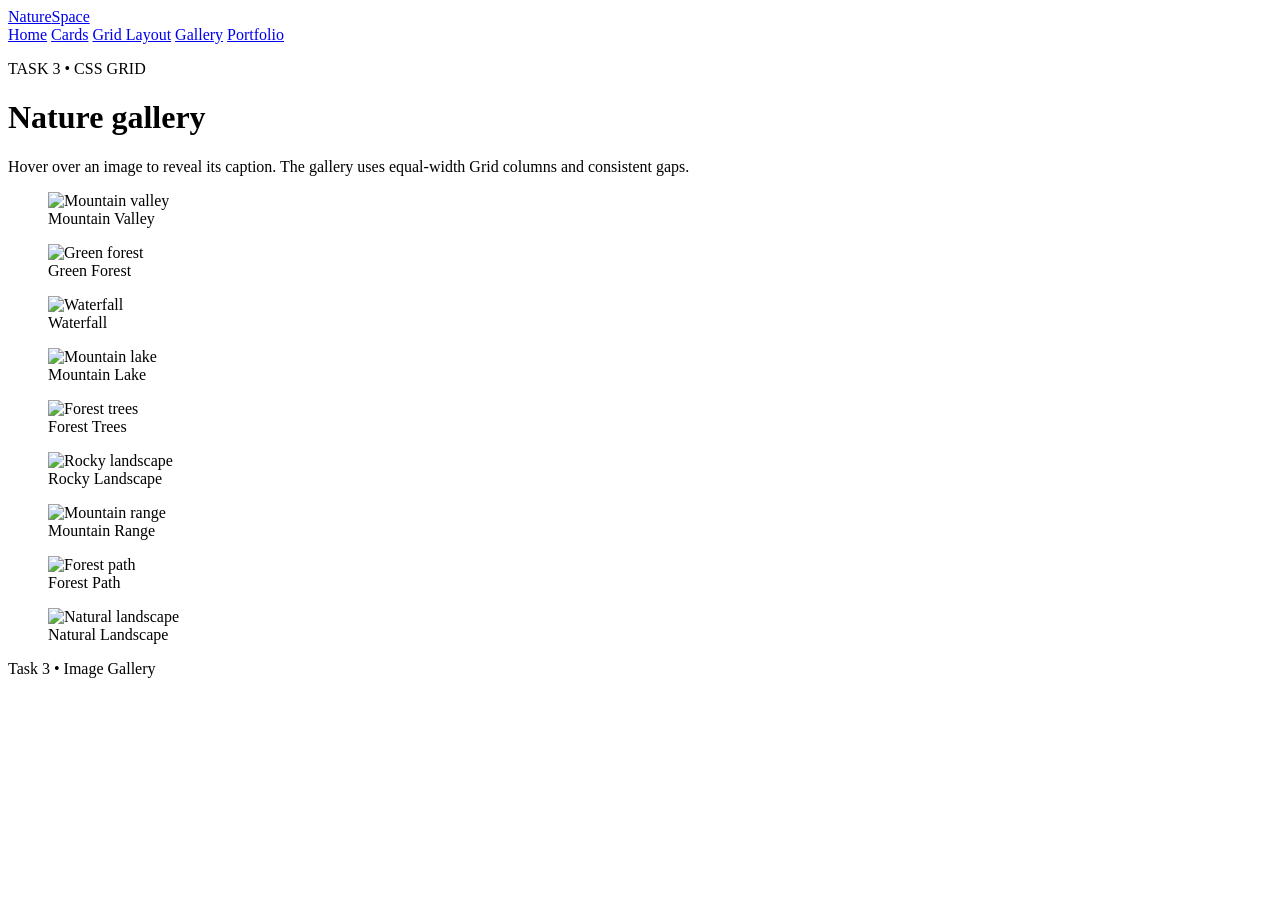
==== gallery.html @ 37358ea6 "Add Assignment #2 file: gallery.html" ====
<!DOCTYPE html>
<html lang="en">
<head>
  <meta charset="UTF-8">
  <meta name="viewport" content="width=device-width, initial-scale=1.0">
  <title>Nature | Task 3</title>
  <link rel="stylesheet" href="css/style.css">
</head>
<body>
  <header class="site-header">
    <a class="logo" href="index.html">Nature<span>Space</span></a>
    <nav class="navbar">
      <a href="index.html">Home</a>
      <a href="cards.html">Cards</a>
      <a href="grid-layout.html">Grid Layout</a>
      <a class="active" href="gallery.html">Gallery</a>
      <a href="portfolio.html">Portfolio</a>
    </nav>
  </header>

  <main class="page">
    <div class="page-heading">
      <p class="eyebrow">TASK 3 • CSS GRID</p>
      <h1>Nature gallery</h1>
      <p>Hover over an image to reveal its caption. The gallery uses equal-width Grid columns and consistent gaps.</p>
    </div>

    <section class="gallery">
      <figure><img src="https://images.unsplash.com/photo-1500530855697-b586d89ba3ee?auto=format&fit=crop&w=900&q=85" alt="Mountain valley"><figcaption>Mountain Valley</figcaption></figure>
      <figure><img src="https://images.unsplash.com/photo-1448375240586-882707db888b?auto=format&fit=crop&w=900&q=85" alt="Green forest"><figcaption>Green Forest</figcaption></figure>
      <figure><img src="https://images.unsplash.com/photo-1433086966358-54859d0ed716?auto=format&fit=crop&w=900&q=85" alt="Waterfall"><figcaption>Waterfall</figcaption></figure>
      <figure><img src="https://images.unsplash.com/photo-1469474968028-56623f02e42e?auto=format&fit=crop&w=900&q=85" alt="Mountain lake"><figcaption>Mountain Lake</figcaption></figure>
      <figure><img src="https://images.unsplash.com/photo-1511497584788-876760111969?auto=format&fit=crop&w=900&q=85" alt="Forest trees"><figcaption>Forest Trees</figcaption></figure>
      <figure><img src="https://images.unsplash.com/photo-1500534314209-a25ddb2bd429?auto=format&fit=crop&w=900&q=85" alt="Rocky landscape"><figcaption>Rocky Landscape</figcaption></figure>
      <figure><img src="https://images.unsplash.com/photo-1501785888041-af3ef285b470?auto=format&fit=crop&w=900&q=85" alt="Mountain range"><figcaption>Mountain Range</figcaption></figure>
      <figure><img src="https://images.unsplash.com/photo-1473445361085-b9a07f55608b?auto=format&fit=crop&w=900&q=85" alt="Forest path"><figcaption>Forest Path</figcaption></figure>
      <figure><img src="https://images.unsplash.com/photo-1500534314209-a25ddb2bd429?auto=format&fit=crop&w=900&q=85" alt="Natural landscape"><figcaption>Natural Landscape</figcaption></figure>
    </section>
  </main>

  <footer class="footer"><p>Task 3 • Image Gallery</p></footer>
</body>
</html>
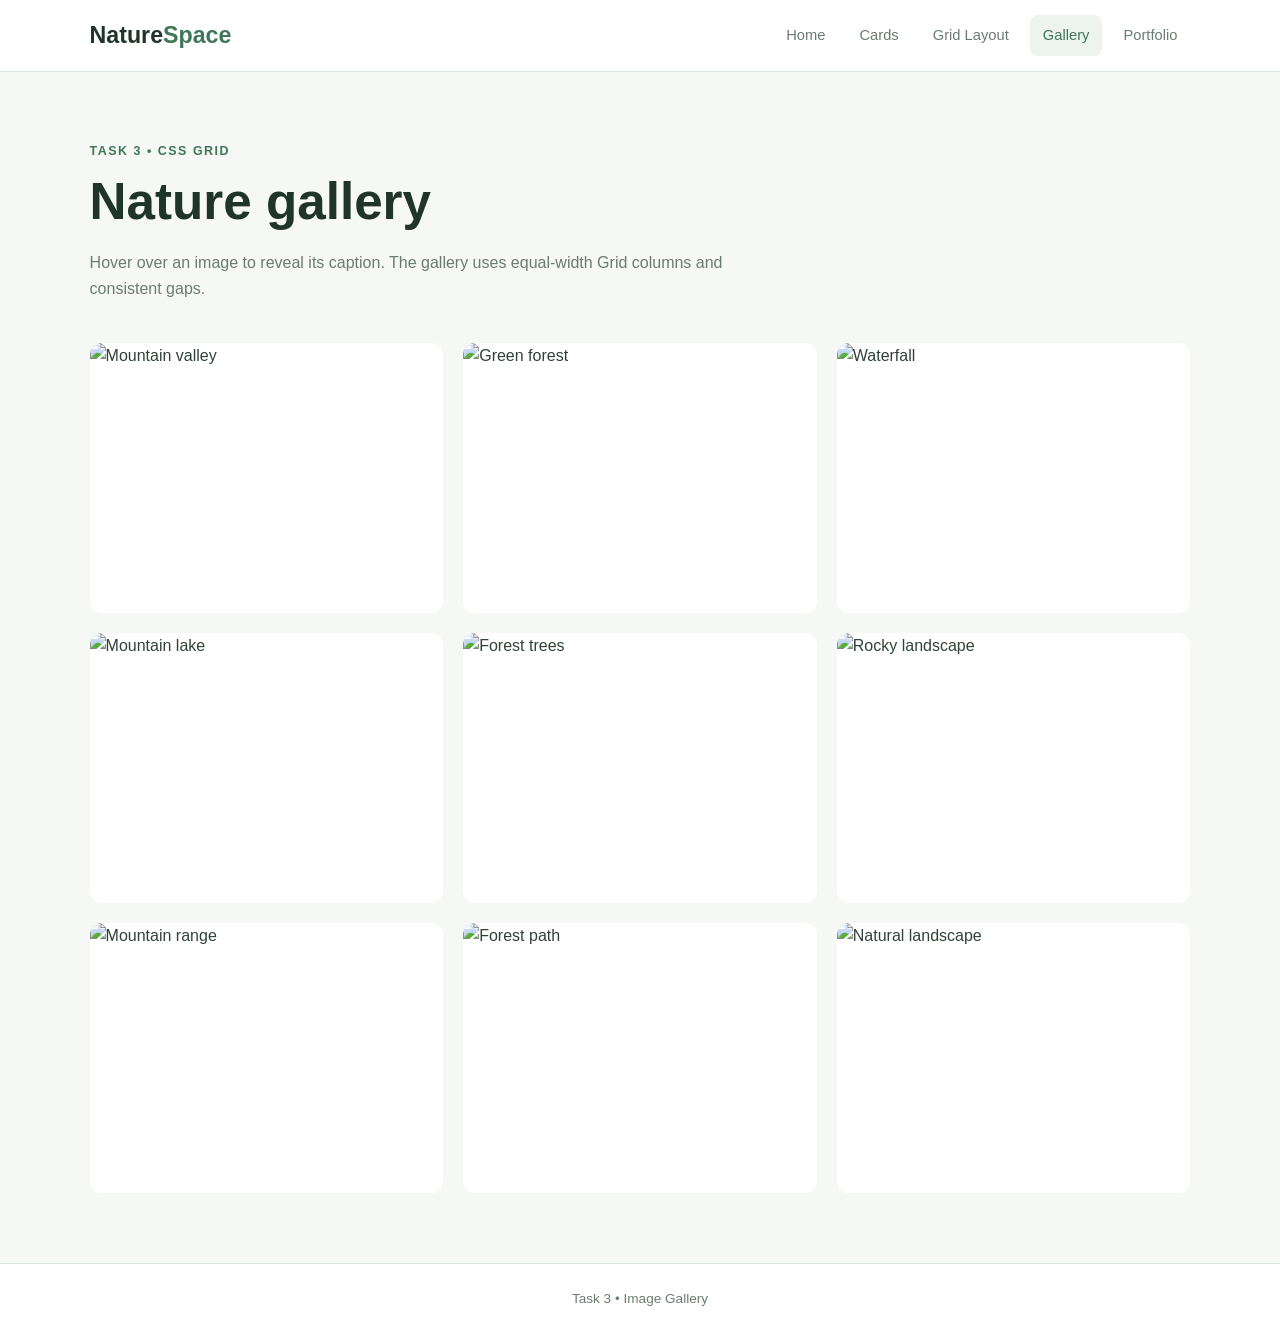
==== commit b396273d: "Fix Forest Path gallery image" ====
--- a/gallery.html
+++ b/gallery.html
@@ -33,7 +33,7 @@
       <figure><img src="https://images.unsplash.com/photo-1511497584788-876760111969?auto=format&fit=crop&w=900&q=85" alt="Forest trees"><figcaption>Forest Trees</figcaption></figure>
       <figure><img src="https://images.unsplash.com/photo-1500534314209-a25ddb2bd429?auto=format&fit=crop&w=900&q=85" alt="Rocky landscape"><figcaption>Rocky Landscape</figcaption></figure>
       <figure><img src="https://images.unsplash.com/photo-1501785888041-af3ef285b470?auto=format&fit=crop&w=900&q=85" alt="Mountain range"><figcaption>Mountain Range</figcaption></figure>
-      <figure><img src="https://images.unsplash.com/photo-1473445361085-b9a07f55608b?auto=format&fit=crop&w=900&q=85" alt="Forest path"><figcaption>Forest Path</figcaption></figure>
+      <figure><img src="https://images.unsplash.com/photo-1447752875215-b2761acb3c5d?auto=format&fit=crop&w=900&q=85" alt="Forest path"><figcaption>Forest Path</figcaption></figure>
       <figure><img src="https://images.unsplash.com/photo-1500534314209-a25ddb2bd429?auto=format&fit=crop&w=900&q=85" alt="Natural landscape"><figcaption>Natural Landscape</figcaption></figure>
     </section>
   </main>
--- a/css/style.css
+++ b/css/style.css
@@ -0,0 +1,500 @@
+* {
+  box-sizing: border-box;
+  margin: 0;
+  padding: 0;
+}
+
+:root {
+  --green: #3f7658;
+  --dark: #20352a;
+  --text: #304238;
+  --muted: #6c7b72;
+  --light: #f5f8f5;
+  --border: #dce5de;
+  --white: #ffffff;
+}
+
+body {
+  font-family: Arial, Helvetica, sans-serif;
+  color: var(--text);
+  background: var(--light);
+  line-height: 1.6;
+}
+
+a {
+  color: inherit;
+  text-decoration: none;
+}
+
+.site-header {
+  min-height: 72px;
+  padding: 0 7%;
+  background: var(--white);
+  border-bottom: 1px solid var(--border);
+  display: flex;
+  align-items: center;
+  justify-content: space-between;
+  gap: 30px;
+}
+
+.logo {
+  font-size: 1.45rem;
+  font-weight: 700;
+  color: var(--dark);
+  white-space: nowrap;
+}
+
+.logo span {
+  color: var(--green);
+}
+
+.navbar {
+  display: flex;
+  align-items: center;
+  justify-content: flex-end;
+  gap: 8px;
+  flex-wrap: wrap;
+}
+
+.navbar a {
+  padding: 9px 13px;
+  border-radius: 8px;
+  font-size: 0.92rem;
+  color: var(--muted);
+  transition: 0.2s ease;
+}
+
+.navbar a:hover,
+.navbar a.active {
+  color: var(--green);
+  background: #edf4ef;
+}
+
+.hero {
+  min-height: calc(100vh - 72px);
+  padding: 70px 7%;
+  display: grid;
+  grid-template-columns: 1fr 1fr;
+  align-items: center;
+  gap: 60px;
+  background: var(--white);
+}
+
+.hero-content {
+  max-width: 600px;
+}
+
+.eyebrow {
+  margin-bottom: 12px;
+  color: var(--green);
+  font-size: 0.78rem;
+  font-weight: 700;
+  letter-spacing: 1.5px;
+}
+
+h1 {
+  color: var(--dark);
+  font-size: clamp(2.2rem, 5vw, 4.3rem);
+  line-height: 1.1;
+  margin-bottom: 20px;
+}
+
+.student-info {
+  margin-bottom: 12px;
+  color: var(--green);
+  font-size: 0.95rem;
+}
+
+.hero-text,
+.page-heading > p:last-child,
+.grid-main > p:not(.eyebrow),
+.portfolio-sidebar p {
+  color: var(--muted);
+  max-width: 650px;
+}
+
+.button {
+  display: inline-flex;
+  align-items: center;
+  justify-content: center;
+  margin-top: 24px;
+  padding: 11px 18px;
+  border-radius: 8px;
+  background: var(--green);
+  color: var(--white);
+  font-weight: 700;
+  font-size: 0.9rem;
+  transition: 0.2s ease;
+}
+
+.button:hover {
+  transform: translateY(-2px);
+  background: var(--dark);
+}
+
+.hero-image img {
+  width: 100%;
+  height: 520px;
+  object-fit: cover;
+  border-radius: 18px;
+}
+
+.page {
+  width: min(1120px, 86%);
+  margin: 0 auto;
+  padding: 70px 0;
+}
+
+.page-heading {
+  margin-bottom: 42px;
+}
+
+.page-heading h1 {
+  font-size: clamp(2rem, 4vw, 3.3rem);
+}
+
+.card-row {
+  display: flex;
+  align-items: stretch;
+  gap: 24px;
+}
+
+.nature-card {
+  flex: 1;
+  display: flex;
+  flex-direction: column;
+  background: var(--white);
+  border: 1px solid var(--border);
+  border-radius: 14px;
+  overflow: hidden;
+  transition: 0.25s ease;
+}
+
+.nature-card:hover {
+  transform: translateY(-7px);
+  box-shadow: 0 14px 30px rgba(32, 53, 42, 0.12);
+}
+
+.nature-card img {
+  width: 100%;
+  height: 230px;
+  object-fit: cover;
+}
+
+.card-body {
+  flex: 1;
+  display: flex;
+  flex-direction: column;
+  padding: 24px;
+}
+
+.card-body h2 {
+  color: var(--dark);
+  margin-bottom: 10px;
+}
+
+.card-body p {
+  color: var(--muted);
+}
+
+.card-body .button {
+  margin-top: auto;
+  align-self: flex-start;
+}
+
+.footer {
+  padding: 24px 7%;
+  background: var(--white);
+  border-top: 1px solid var(--border);
+  text-align: center;
+  color: var(--muted);
+  font-size: 0.85rem;
+}
+
+.grid-page {
+  min-height: 100vh;
+  display: grid;
+  grid-template-columns: 230px 1fr;
+  grid-template-rows: 76px 1fr 60px;
+  grid-template-areas:
+    "header header"
+    "sidebar main"
+    "footer footer";
+}
+
+.grid-header {
+  grid-area: header;
+  padding: 0 6%;
+  background: var(--white);
+  border-bottom: 1px solid var(--border);
+  display: flex;
+  align-items: center;
+  justify-content: space-between;
+}
+
+.grid-header > span {
+  color: var(--muted);
+  font-size: 0.9rem;
+}
+
+.grid-sidebar {
+  grid-area: sidebar;
+  padding: 40px 25px;
+  background: #edf4ef;
+  display: flex;
+  flex-direction: column;
+  gap: 8px;
+}
+
+.grid-sidebar h2 {
+  color: var(--dark);
+  margin-bottom: 14px;
+}
+
+.grid-sidebar a {
+  padding: 10px 12px;
+  border-radius: 7px;
+  color: var(--muted);
+}
+
+.grid-sidebar a:hover {
+  background: var(--white);
+  color: var(--green);
+}
+
+.grid-main {
+  grid-area: main;
+  padding: 65px 7%;
+  background: var(--light);
+}
+
+.grid-main h1 {
+  font-size: clamp(2rem, 4vw, 3.5rem);
+}
+
+.feature-boxes {
+  margin-top: 42px;
+  display: grid;
+  grid-template-columns: repeat(2, 1fr);
+  gap: 20px;
+}
+
+.feature-boxes div {
+  min-height: 150px;
+  padding: 25px;
+  border-radius: 12px;
+  background: var(--white);
+  border: 1px solid var(--border);
+  display: flex;
+  flex-direction: column;
+  justify-content: space-between;
+}
+
+.feature-boxes strong {
+  color: var(--green);
+  font-size: 1.6rem;
+}
+
+.feature-boxes span {
+  color: var(--dark);
+  font-weight: 700;
+}
+
+.grid-footer {
+  grid-area: footer;
+  display: flex;
+  align-items: center;
+  justify-content: center;
+  background: var(--white);
+  border-top: 1px solid var(--border);
+  color: var(--muted);
+  font-size: 0.85rem;
+}
+
+.gallery {
+  display: grid;
+  grid-template-columns: repeat(3, 1fr);
+  gap: 20px;
+}
+
+.gallery figure {
+  position: relative;
+  height: 270px;
+  overflow: hidden;
+  border-radius: 12px;
+  background: var(--white);
+}
+
+.gallery img {
+  width: 100%;
+  height: 100%;
+  object-fit: cover;
+  transition: 0.35s ease;
+}
+
+.gallery figure:hover img {
+  transform: scale(1.06);
+}
+
+.gallery figcaption {
+  position: absolute;
+  left: 0;
+  right: 0;
+  bottom: 0;
+  padding: 35px 18px 16px;
+  color: var(--white);
+  background: linear-gradient(transparent, rgba(0, 0, 0, 0.7));
+  opacity: 0;
+  transform: translateY(8px);
+  transition: 0.25s ease;
+  font-weight: 700;
+}
+
+.gallery figure:hover figcaption {
+  opacity: 1;
+  transform: translateY(0);
+}
+
+.portfolio-page {
+  width: min(1200px, 86%);
+  margin: 0 auto;
+  padding: 70px 0;
+  display: grid;
+  grid-template-columns: minmax(0, 2fr) minmax(260px, 1fr);
+  gap: 35px;
+}
+
+.page-heading.left {
+  margin-bottom: 30px;
+}
+
+.projects {
+  display: grid;
+  gap: 22px;
+}
+
+.project-card {
+  background: var(--white);
+  border: 1px solid var(--border);
+  border-radius: 14px;
+  overflow: hidden;
+}
+
+.project-card > img {
+  width: 100%;
+  height: 250px;
+  object-fit: cover;
+}
+
+.project-content {
+  padding: 22px;
+  display: flex;
+  align-items: center;
+  justify-content: space-between;
+  gap: 25px;
+}
+
+.project-content h2 {
+  color: var(--dark);
+  margin-bottom: 7px;
+}
+
+.project-content p {
+  color: var(--muted);
+}
+
+.project-content .button {
+  flex-shrink: 0;
+  margin-top: 0;
+}
+
+.portfolio-sidebar {
+  align-self: start;
+  padding: 28px;
+  border: 1px solid var(--border);
+  border-radius: 14px;
+  background: var(--white);
+}
+
+.portfolio-sidebar h2 {
+  color: var(--dark);
+  margin-bottom: 12px;
+}
+
+.portfolio-sidebar ul {
+  margin-top: 20px;
+  padding-left: 20px;
+  color: var(--muted);
+}
+
+@media (max-width: 850px) {
+  .site-header {
+    padding: 18px 5%;
+    flex-direction: column;
+  }
+
+  .navbar {
+    justify-content: center;
+  }
+
+  .hero {
+    grid-template-columns: 1fr;
+    padding: 50px 6%;
+  }
+
+  .hero-image img {
+    height: 400px;
+  }
+
+  .card-row {
+    flex-direction: column;
+  }
+
+  .grid-page {
+    grid-template-columns: 1fr;
+    grid-template-rows: auto auto 1fr 60px;
+    grid-template-areas:
+      "header"
+      "sidebar"
+      "main"
+      "footer";
+  }
+
+  .grid-sidebar {
+    padding: 20px;
+    flex-direction: row;
+    flex-wrap: wrap;
+  }
+
+  .grid-sidebar h2 {
+    width: 100%;
+  }
+
+  .gallery {
+    grid-template-columns: repeat(2, 1fr);
+  }
+
+  .portfolio-page {
+    grid-template-columns: 1fr;
+  }
+}
+
+@media (max-width: 550px) {
+  .navbar a {
+    padding: 7px 9px;
+    font-size: 0.82rem;
+  }
+
+  .gallery {
+    grid-template-columns: 1fr;
+  }
+
+  .feature-boxes {
+    grid-template-columns: 1fr;
+  }
+
+  .project-content {
+    align-items: flex-start;
+    flex-direction: column;
+  }
+}
